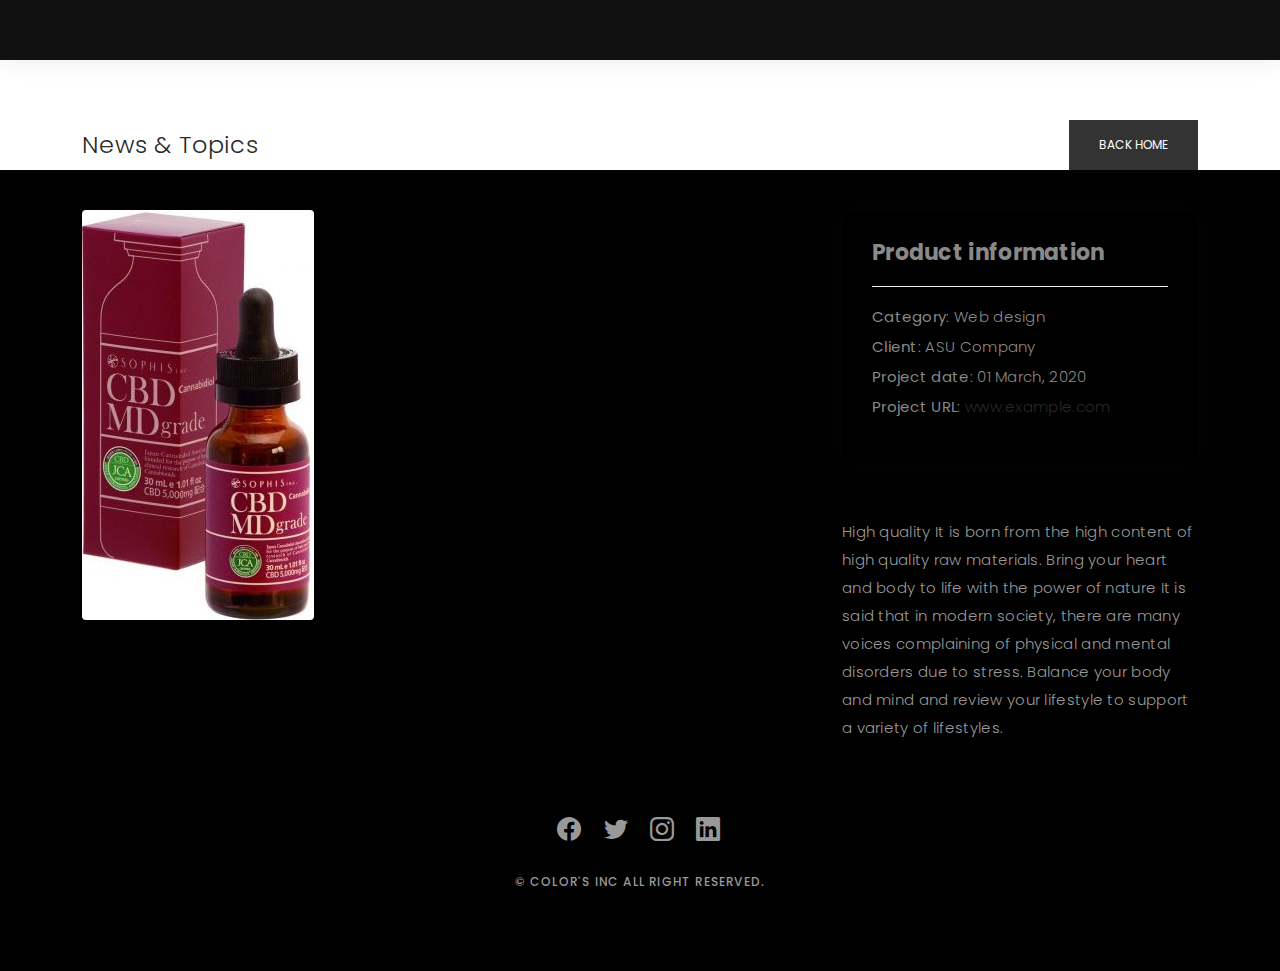
==== portfolio-details.html @ dcedfd35 "first commit" ====
<!DOCTYPE html>
<html lang="en">

<head>
  <meta charset="utf-8">
  <meta content="width=device-width, initial-scale=1.0" name="viewport">

  <title>news</title>
  <meta content="" name="description">
  <meta content="" name="keywords">

  <!-- Favicons -->
  <link href="assets/img/colors-logo-lo.png" rel="icon">
  <link href="assets/img/apple-touch-icon.png" rel="apple-touch-icon">

  <!-- Google Fonts -->
  <link href="https://fonts.googleapis.com/css?family=Poppins:300,300i,400,400i,500,500i,600,600i,700,700i|Playfair+Display:400,400i,500,500i,600,600i,700,700i,900,900i" rel="stylesheet">

  <!-- Vendor CSS Files -->
  <link href="assets/vendor/bootstrap/css/bootstrap.min.css" rel="stylesheet">
  <link href="assets/vendor/bootstrap-icons/bootstrap-icons.css" rel="stylesheet">
  <link href="assets/vendor/boxicons/css/boxicons.min.css" rel="stylesheet">
  <link href="assets/vendor/glightbox/css/glightbox.min.css" rel="stylesheet">
  <link href="assets/vendor/swiper/swiper-bundle.min.css" rel="stylesheet">

  <!-- Template Main CSS File -->
  <link href="assets/css/style.css" rel="stylesheet">

  <!-- =======================================================
  * Template Name: Folio - v4.3.0
  * Template URL: https://bootstrapmade.com/folio-bootstrap-portfolio-template/
  * Author: BootstrapMade.com
  * License: https://bootstrapmade.com/license/
  ======================================================== -->
</head>

<body>

  <!-- ======= Header ======= -->
  <header id="header" class="fixed-top header-inner-pages">
    <div class="container d-flex align-items-center justify-content-between">

      <a href="index.html" class="logo"><img src="https://colorsinc.jp/wp/wp-content/themes/colorstheme/images/colors-logo.png" alt="" class="img-fluid"" alt="" class="img-fluid"></a>
      <!-- Uncomment below if you prefer to use an text logo -->
      <!-- <h1 class="logo"><a href="index.html">Folio</a></h1> -->

     <!-- .navbar -->

    </div>
  </header><!-- End Header -->

  <main id="main">

    <!-- ======= Breadcrumbs Section ======= -->
    <section class="breadcrumbs">
      <div class="container">

        <div class="d-flex justify-content-between align-items-center">
          <h2>News & Topics</h2>
          
            
            <button type="button" class="btn btn-outline-danger" onclick= location.href='index.html'>Back Home</button>
          
        </div>

      </div>
    </section><!-- Breadcrumbs Section -->

    <!-- ======= Portfolio Details Section ======= -->
    <section id="portfolio-details" class="portfolio-details">
      <div class="container">

        <div class="row gy-4">

          <div class="col-lg-8">
            <img src="assets\img\product.jpg" class="rounded float-start" alt="...">

          </div>

          <div class="col-lg-4">
            <div class="portfolio-info">
              <h3>Product information</h3>
              <ul>
                <li><strong>Category</strong>: Web design</li>
                <li><strong>Client</strong>: ASU Company</li>
                <li><strong>Project date</strong>: 01 March, 2020</li>
                <li><strong>Project URL</strong>: <a href="#">www.example.com</a></li>
              </ul>
            </div>
            <div class="portfolio-description">
             
              <p>
                High quality
It is born from the high content of high quality raw materials.
Bring your heart and body to life with the power of nature
It is said that in modern society, there are many voices complaining of physical and mental disorders due to stress.
Balance your body and mind and review your lifestyle to support a variety of lifestyles.
              </p>
            </div>
          </div>

        </div>

      </div>
    </section><!-- End Portfolio Details Section -->

  </main><!-- End #main -->

  <!-- ======= Footer ======= -->
  <div id="footer" class="text-center">
    <div class="container">
      <div class="socials-media text-center">

        <ul class="list-unstyled">
          <li><a href="#"><i class="bi bi-facebook"></i></a></li>
          <li><a href="#"><i class="bi bi-twitter"></i></a></li>
          <li><a href="#"><i class="bi bi-instagram"></i></a></li>
          <li><a href="#"><i class="bi bi-linkedin"></i></a></li>
        </ul>

      </div>

      <p>&copy; COLOR'S Inc All Right Reserved.</p>   

      <div class="credits">
        <!--
        All the links in the footer should remain intact.
        You can delete the links only if you purchased the pro version.
        Licensing information: https://bootstrapmade.com/license/
        Purchase the pro version with working PHP/AJAX contact form: https://bootstrapmade.com/buy/?theme=Folio
      -->
       
      </div>

    </div>
  </div><!-- End Footer -->

  <a href="#" class="back-to-top d-flex align-items-center justify-content-center"><i class="bi bi-arrow-up-short"></i></a>

  <!-- Vendor JS Files -->
  <script src="assets/vendor/bootstrap/js/bootstrap.bundle.min.js"></script>
  <script src="assets/vendor/glightbox/js/glightbox.min.js"></script>
  <script src="assets/vendor/isotope-layout/isotope.pkgd.min.js"></script>
  <script src="assets/vendor/php-email-form/validate.js"></script>
  <script src="assets/vendor/swiper/swiper-bundle.min.js"></script>
  <script src="assets/vendor/typed.js/typed.min.js"></script>

  <!-- Template Main JS File -->
  <script src="assets/js/main.js"></script>

</body>

</html>
---- assets/css/style.css ----
/**
* Template Name: Folio - v4.3.0
* Template URL: https://bootstrapmade.com/folio-bootstrap-portfolio-template/
* Author: BootstrapMade.com
* License: https://bootstrapmade.com/license/
*/

/*--------------------------------------------------------------
# General
--------------------------------------------------------------*/
body {
  background: #000000;
  color: #898989;
  font-family: 'Poppins', helvetica,'Gidole';
  font-size: 15px;
  font-weight: 300;
  line-height: 20px;
  letter-spacing: 0.02em;
  overflow-x: hidden;
  margin: 0 auto;
  padding: 0;
  box-sizing: border-box;
}

h1, h2, h3, h4, h5, h6 {
  margin: 0;
}

h2 {
  color: #292929;
  font-weight: 600;
}

h4 {
  color: #292929;
  font-size: 14px;
  font-weight: 600;
}

a {
  color: #292929;
  text-decoration: none !important;
  transition: all 0.5s ease-in-out 0s;
}

a:hover {
  transition: all 0.5s ease-in-out 0s;
}

p {
  margin: 25px 0;
  padding: 0;
  font-size: 15px;
  color: #999999;
  line-height: 28px;
}

::-moz-selection {
  background: #b8a07e;
  color: #fff;
}

::selection {
  background: #b8a07e;
  color: #fff;
}

.btn {
  background: #333;
  border: medium none;
  border-radius: 0;
  color: #fff;
  font-size: 12px;
  height: 50px;
  line-height: 50px;
  padding: 0 30px;
  text-transform: uppercase;
}

.btn:hover, .btn:focus {
  color: #fff;
}

.padDiv {
  padding: 30px 20px;
}

.section-title {
  margin-bottom: 70px;
}

.section-title h2 {
  font-size: 25px;
  letter-spacing: 2px;
  text-transform: uppercase;
}

.form-control {
  background-color: transparent;
  border: 1px solid #999;
  border-radius: 0;
  color: #999999;
  font-size: 12px;
  font-weight: 500;
  height: 50px;
  letter-spacing: 0.1em;
  padding-left: 10px;
  margin: 0 0 25px 0;
  line-height: 14px;
  text-transform: uppercase;
}

.form-control:focus {
  box-shadow: none;
  outline: 0 none;
}

.paddsection {
  padding-top: 90px;
  padding-bottom: 90px;
}

.paddsections {
  padding-top: 90px;
  padding-bottom: 90px !important;
}

.hvr-shutter-in-horizontal::before {
  background: #333;
}

.hvr-shutter-in-horizontal:hover {
  background: #b8a07e;
}

.mb-30 {
  margin-bottom: 30px;
}

.main-content {
  padding-top: 140px;
}

/*--------------------------------------------------------------
# Back to top button
--------------------------------------------------------------*/
.back-to-top {
  position: fixed;
  visibility: hidden;
  opacity: 0;
  right: 15px;
  bottom: 15px;
  z-index: 996;
  background: #000000;
  width: 40px;
  height: 40px;
  border-radius: 4px;
  transition: all 0.4s;
}

.back-to-top i {
  font-size: 28px;
  color: #fff;
  line-height: 0;
}

.back-to-top:hover {
  background: #c6b398;
  color: #fff;
}

.back-to-top.active {
  visibility: visible;
  opacity: 1;
}

/*--------------------------------------------------------------
# Header
--------------------------------------------------------------*/
#header {
  transition: all 0.5s;
  z-index: 997;
  padding: 15px 0;
  background-color: #111;
  top: -100%;
  box-shadow: 0px 2px 25px rgba(0, 0, 0, 0.08);
}

#header.header-scrolled, #header.header-inner-pages {
  top: 0;
}

#header .logo {
  font-size: 30px;
  margin: 0;
  padding: 0;
  line-height: 1;
  font-weight: 600;
  letter-spacing: 1px;
  font-family: "Playfair Display", sans-serif;
  font-style: italic;
}

#header .logo a {
  color: #898989;
}

#header .logo img {
  max-height: 40px;
}

@media (max-width: 992px) {
  #header {
    border: 0;
  }
}

/*--------------------------------------------------------------
# Navigation Menu
--------------------------------------------------------------*/
/**
* Desktop Navigation 
*/
.navbar {
  padding: 0;
}

.navbar ul {
  margin: 0;
  padding: 0;
  display: flex;
  list-style: none;
  align-items: center;
}

.navbar li {
  position: relative;
}

.navbar a, .navbar a:focus {
  display: flex;
  align-items: center;
  justify-content: space-between;
  padding: 10px 0 10px 30px;
  font-family: "Poppins", sans-serif;
  font-size: 14px;
  font-weight: 500;
  color: #7e7d7d;
  white-space: nowrap;
  transition: 0.3s;
}

.navbar a i, .navbar a:focus i {
  font-size: 12px;
  line-height: 0;
  margin-left: 5px;
}

.navbar a:hover, .navbar .active, .navbar .active:focus, .navbar li:hover > a {
  color: #b8a07e;
}

.navbar .dropdown ul {
  display: block;
  position: absolute;
  left: 30px;
  top: calc(100% + 30px);
  margin: 0;
  padding: 10px 0;
  z-index: 99;
  opacity: 0;
  visibility: hidden;
  background: #fff;
  box-shadow: 0px 0px 30px rgba(127, 137, 161, 0.25);
  transition: 0.3s;
}

.navbar .dropdown ul li {
  min-width: 200px;
}

.navbar .dropdown ul a {
  padding: 10px 20px;
  font-weight: 400;
}

.navbar .dropdown ul a i {
  font-size: 12px;
}

.navbar .dropdown ul a:hover, .navbar .dropdown ul .active:hover, .navbar .dropdown ul li:hover > a {
  color: #b8a07e;
}

.navbar .dropdown:hover > ul {
  opacity: 1;
  top: 100%;
  visibility: visible;
}

.navbar .dropdown .dropdown ul {
  top: 0;
  left: calc(100% - 30px);
  visibility: hidden;
}

.navbar .dropdown .dropdown:hover > ul {
  opacity: 1;
  top: 0;
  left: 100%;
  visibility: visible;
}

@media (max-width: 1366px) {
  .navbar .dropdown .dropdown ul {
    left: -90%;
  }
  .navbar .dropdown .dropdown:hover > ul {
    left: -100%;
  }
}

/**
* Mobile Navigation 
*/
.mobile-nav-toggle {
  color: #4b4a4a;
  font-size: 28px;
  cursor: pointer;
  display: none;
  line-height: 0;
  transition: 0.5s;
}

.mobile-nav-toggle.bi-x {
  color: #fff;
}

@media (max-width: 991px) {
  .mobile-nav-toggle {
    display: block;
  }
  .navbar ul {
    display: none;
  }
}

.navbar-mobile {
  position: fixed;
  overflow: hidden;
  top: 0;
  right: 0;
  left: 0;
  bottom: 0;
  background: rgba(49, 49, 49, 0.9);
  transition: 0.3s;
}

.navbar-mobile .mobile-nav-toggle {
  position: absolute;
  top: 15px;
  right: 15px;
}

.navbar-mobile ul {
  display: block;
  position: absolute;
  top: 55px;
  right: 15px;
  bottom: 15px;
  left: 15px;
  padding: 10px 0;
  border-radius: 10px;
  background-color: #fff;
  overflow-y: auto;
  transition: 0.3s;
}

.navbar-mobile a {
  padding: 10px 20px;
  font-size: 15px;
  color: #4b4a4a;
}

.navbar-mobile a:hover, .navbar-mobile .active, .navbar-mobile li:hover > a {
  color: #b8a07e;
}

.navbar-mobile .getstarted {
  margin: 15px;
}

.navbar-mobile .dropdown ul {
  position: static;
  display: none;
  margin: 10px 20px;
  padding: 10px 0;
  z-index: 99;
  opacity: 1;
  visibility: visible;
  background: #fff;
  box-shadow: 0px 0px 30px rgba(127, 137, 161, 0.25);
}

.navbar-mobile .dropdown ul li {
  min-width: 200px;
}

.navbar-mobile .dropdown ul a {
  padding: 10px 20px;
}

.navbar-mobile .dropdown ul a i {
  font-size: 12px;
}

.navbar-mobile .dropdown ul a:hover, .navbar-mobile .dropdown ul .active:hover, .navbar-mobile .dropdown ul li:hover > a {
  color: #b8a07e;
}

.navbar-mobile .dropdown > .dropdown-active {
  display: block;
}

/*--------------------------------------------------------------
# Hero
--------------------------------------------------------------*/
#hero {
  background: url("../img/background.png"),#000000 repeat scroll center center/cover;
  height: 100vh;
  width: 100%;
}

#hero .hero-content {
  height: 100vh;
  text-align: left;
  width: 100%;
  display: flex;
  justify-content: center;
  flex-direction: column;
}

.hero-content h1 {
  font-size: 40px;
  font-weight: 700;
  margin-bottom: 10px;
  text-transform: uppercase;
  color: black;
}

.hero-content p {
  font-size: 13px;
  letter-spacing: 3px;
  margin-top: 0;
  margin-bottom: 30px;
  text-transform: capitalize;
  color: black;
  font-weight: 500;
}

.hero-content .list-social li {
  float: left;
  margin-right: 20px;
}

.hero-content .list-social li i {
  color: black;
  font-size: 15px;
}

/*--------------------------------------------------------------
# Breadcrumbs
--------------------------------------------------------------*/
.breadcrumbs {
  padding: 120px 0 0 0;
  background-color: white;
  min-height: 40px;
}

@media (max-width: 992px) {
  .breadcrumbs {
    padding-top: 100px;
  }
}

.breadcrumbs h2 {
  font-size: 24px;
  font-weight: 300;
  margin: 0;
}

@media (max-width: 992px) {
  .breadcrumbs h2 {
    margin: 0 0 10px 0;
  }
}

.breadcrumbs ol {
  display: flex;
  flex-wrap: wrap;
  list-style: none;
  padding: 0;
  margin: 0;
  font-size: 14px;
}

.breadcrumbs ol li + li {
  padding-left: 10px;
}

.breadcrumbs ol li + li::before {
  display: inline-block;
  padding-right: 10px;
  color: #6c757d;
  content: "/";
}

@media (max-width: 768px) {
  .breadcrumbs .d-flex {
    display: block !important;
  }
  .breadcrumbs ol {
    display: block;
  }
  .breadcrumbs ol li {
    display: inline-block;
  }
}

/*-----------------------------------------------------------------------------------*/
/*  About
/*-----------------------------------------------------------------------------------*/
#about {
  width: 100%;
  height: auto;
  background: #000000;
  padding-top: 120px;
}

#about .div-img-bg {
  padding-bottom: 30px;
  border-radius: 8px;
  border: 20px solid #000000;
}
#about .div-img-bg .about-img img {
  width: 100%;
  box-shadow: 0px 0px 85px 0px rgba(0, 0, 0, 0.14);
  margin-top: -60px;
  margin-left: 40px;
  height: 400px;
  -o-object-fit: cover;
  object-fit: cover;
}

#about .about-descr .p-heading {
  font-family: 'Playfair Display', serif;
  font-size: 28px;
  text-align: left;
}

#about .about-descr .separator {
  max-width: 80%;
  margin-bottom: 0;
  text-align: left;
}

/*--------------------------------------------------------------
# Services
--------------------------------------------------------------*/
#services {
  background: #000000;
  position: relative;
  padding-bottom: 80px;
}

.services-block span {
  margin: 10px 0;
  position: relative;
  font-size: 13px;
  color: #292929;
  letter-spacing: 0.1em;
  font-weight: 500;
  text-transform: uppercase;
  display: block;
}

.services-block .separator {
  margin: 0;
  font-size: 13px;
  line-height: 22px;
}

.services-block i {
  font-size: 44px;
  color: #b8a07e;
  line-height: 44px;
}

.services-slider .swiper-pagination {
  margin-top: 30px;
  position: relative;
}

.services-slider .swiper-pagination .swiper-pagination-bullet {
  width: 12px;
  height: 12px;
  background-color: #fff;
  opacity: 1;
  border: 1px solid #b8a07e;
}

.services-slider .swiper-pagination .swiper-pagination-bullet-active {
  background-color: #b8a07e;
}

/*--------------------------------------------------------------
# Portfolio
--------------------------------------------------------------*/
#portfolio {
  position: relative;
  padding-bottom: 50px;
}

#portfolio #portfolio-flters {
  padding: 0;
  margin: 0 auto 35px auto;
  list-style: none;
  text-align: center;
  border-radius: 50px;
  padding: 2px 15px;
}

#portfolio #portfolio-flters li {
  cursor: pointer;
  display: inline-block;
  padding: 10px 15px 8px 15px;
  font-size: 14px;
  font-weight: 600;
  line-height: 1;
  text-transform: uppercase;
  color: #999999;
  margin-bottom: 5px;
  transition: all 0.3s ease-in-out;
}

#portfolio #portfolio-flters li:hover, #portfolio #portfolio-flters li.filter-active {
  color: #b8a07e;
}

#portfolio #portfolio-flters li:last-child {
  margin-right: 0;
}

#portfolio .portfolio-item {
  margin-bottom: 30px;
}

#portfolio .portfolio-item .portfolio-info {
  opacity: 0;
  position: absolute;
  left: 30px;
  right: 30px;
  bottom: 0;
  z-index: 3;
  transition: all ease-in-out 0.3s;
  background: rgba(255, 255, 255, 0.9);
  padding: 15px;
}

#portfolio .portfolio-item .portfolio-info h4 {
  font-size: 18px;
  color: #666;
  font-weight: 600;
  margin-bottom: 10px;
}

#portfolio .portfolio-item .portfolio-info p {
  color: #999;
  font-size: 14px;
  margin: 0;
  padding: 0;
}

#portfolio .portfolio-item .portfolio-info .preview-link, #portfolio .portfolio-item .portfolio-info .details-link {
  position: absolute;
  right: 40px;
  font-size: 24px;
  top: calc(50% - 18px);
  color: #b8a07e;
}

#portfolio .portfolio-item .portfolio-info .preview-link:hover, #portfolio .portfolio-item .portfolio-info .details-link:hover {
  color: #cab89f;
}

#portfolio .portfolio-item .portfolio-info .details-link {
  right: 10px;
}

#portfolio .portfolio-item:hover .portfolio-info {
  opacity: 1;
  bottom: 20px;
}

/*--------------------------------------------------------------
# Portfolio Details
--------------------------------------------------------------*/
.portfolio-details {
  padding-top: 40px;
}

.portfolio-details .portfolio-details-slider img {
  width: 100%;
}

.portfolio-details .portfolio-details-slider .swiper-pagination {
  margin-top: 20px;
  position: relative;
}

.portfolio-details .portfolio-details-slider .swiper-pagination .swiper-pagination-bullet {
  width: 12px;
  height: 12px;
  background-color: #fff;
  opacity: 1;
  border: 1px solid #b8a07e;
}

.portfolio-details .portfolio-details-slider .swiper-pagination .swiper-pagination-bullet-active {
  background-color: #b8a07e;
}

.portfolio-details .portfolio-info {
  padding: 30px;
  box-shadow: 0px 0 30px rgba(75, 74, 74, 0.08);
}

.portfolio-details .portfolio-info h3 {
  font-size: 22px;
  font-weight: 700;
  margin-bottom: 20px;
  padding-bottom: 20px;
  border-bottom: 1px solid #eee;
}

.portfolio-details .portfolio-info ul {
  list-style: none;
  padding: 0;
  font-size: 15px;
}

.portfolio-details .portfolio-info ul li + li {
  margin-top: 10px;
}

.portfolio-details .portfolio-description {
  padding-top: 30px;
}

.portfolio-details .portfolio-description h2 {
  font-size: 26px;
  font-weight: 700;
  margin-bottom: 20px;
}

.portfolio-details .portfolio-description p {
  padding: 0;
}

/*--------------------------------------------------------------
# Journal
--------------------------------------------------------------*/
#journal, #journal-blog {
  height: auto;
  width: 100%;
  background: #f7f7f7;
  padding-bottom: 60px;
  position: relative;
}

#journal-blog {
  background: #fff;
  padding-bottom: 30px;
}

#journal .journal-block {
  display: inline-block;
  height: auto;
  width: 100%;
}

#journal .journal-block .journal-info {
  position: relative;
}

.journal-block .journal-info img {
  max-width: 100%;
}

.journal-block .journal-info .journal-txt {
  padding: 25px 0px;
  position: relative;
}

.journal-block .journal-info .journal-txt h4 a {
  display: block;
  font-size: 19px;
  line-height: 24px;
  margin: 0 0 13px 0;
  font-weight: 500;
  color: #292929;
  transition: all 0.5s ease-in-out 0s;
}

.journal-block .journal-info .journal-txt h4 a:hover {
  color: #b8a07e;
  transition: all 0.5s ease-in-out 0s;
}

.journal-block .journal-info .journal-txt p {
  margin: 0;
  font-size: 14px;
  line-height: 24px;
}

/*--------------------------------------------------------------
# Journal
--------------------------------------------------------------*/
#contact {
  height: auto;
  width: 100%;
}

.contact-details {
  list-style: none;
  margin: 0;
  padding: 0;
}

.contact-details li {
  padding-bottom: 10px;
}

#contact input, #contact textarea {
  width: 100%;
  margin-bottom: 5px;
}

#contact textarea {
  min-height: 160px;
}

.php-email-form .error-message {
  display: none;
  color: #fff;
  background: #ed3c0d;
  text-align: left;
  padding: 15px;
  margin-bottom: 15px;
  font-weight: 600;
}

.php-email-form .error-message br + br {
  margin-top: 25px;
}

.php-email-form .sent-message {
  display: none;
  color: #fff;
  background: #18d26e;
  text-align: center;
  padding: 15px;
  font-weight: 600;
  margin-bottom: 15px;
}

.php-email-form .loading {
  display: none;
  background: #fff;
  text-align: center;
  padding: 15px;
  margin-bottom: 15px;
}

.php-email-form .loading:before {
  content: "";
  display: inline-block;
  border-radius: 50%;
  width: 24px;
  height: 24px;
  margin: 0 10px -6px 0;
  border: 3px solid #18d26e;
  border-top-color: #eee;
  -webkit-animation: animate-loading 1s linear infinite;
  animation: animate-loading 1s linear infinite;
}

@-webkit-keyframes animate-loading {
  0% {
    transform: rotate(0deg);
  }
  100% {
    transform: rotate(360deg);
  }
}

@keyframes animate-loading {
  0% {
    transform: rotate(0deg);
  }
  100% {
    transform: rotate(360deg);
  }
}

/*--------------------------------------------------------------
# Blog
--------------------------------------------------------------*/
/*  Navbar fixd page */
.subpage-nav {
  display: block !important;
}

/*-----------------------------------------------------------------------------------*/
/*  /* Single page */
/*-----------------------------------------------------------------------------------*/
#journal-blog {
  padding-top: 140px;
}

/* main content */
.main-content {
  background: #f7f7f7;
}

.main-content .container-main {
  display: inline-block;
  width: 100%;
}

.main-content .container-main .block-main {
  margin-bottom: 30px;
  overflow: hidden;
}

.container-main .block-main .content-main {
  background: #fff none repeat scroll 0 0;
  display: inline-block;
  width: 100%;
}

.journal-txt h4 a {
  display: block;
  font-size: 19px;
  line-height: 24px;
  margin: 0 0 13px 0;
  font-weight: 500;
  color: #292929;
  transition: all 0.5s ease-in-out 0s;
}

.journal-txt h4 a:hover {
  color: #b8a07e;
  transition: all 0.5s ease-in-out 0s;
}

.post-meta ul li {
  font-size: 12px;
  font-weight: normal;
  margin-left: 8px;
  margin-right: 8px;
  text-transform: capitalize;
  display: inline-block;
  float: none;
}

.content-main .post-meta a {
  color: #a2a2a2;
  margin-left: 5px;
}

/* Commonts */
.comments {
  background: #fff;
}

.entry-comments h6 {
  margin-right: 10px;
  font-size: 13px;
  letter-spacing: 0.1em;
  font-weight: 500;
}

.entry-comments-item {
  margin-top: 40px;
  padding-bottom: 40px;
  border-bottom: 1px solid #f2f2f2;
}

.entry-comments-avatar {
  position: absolute;
  display: block;
  border-radius: 50%;
  width: 60px;
  height: 60px;
}

.entry-comments-body {
  padding-left: 86px;
}

.entry-comments-author {
  margin-right: 10px;
  font-size: 13px;
  color: #292929;
  letter-spacing: 0.1em;
  font-weight: 500;
}

.rep {
  font-size: 13px;
  color: #292929;
  letter-spacing: 0.1em;
  font-weight: 500;
  text-transform: capitalize;
}

.entry-comments span a {
  font-size: 13px;
  color: #999;
}

.entry-comments-reply {
  padding-left: 10%;
}

/* Commonts form */
.cmt {
  background: #fff;
}

blockquote {
  padding: 40px;
  background-color: #f2f2f2;
  margin: 30px 0;
  border: none;
  border-left: 4px solid #b8a07e;
}

/*--------------------------------------------------------------
# Footer
--------------------------------------------------------------*/
#footer {
  background: #000000;
  padding-top: 50px;
  padding-bottom: 50px;
}

#footer .socials-media {
  width: 100%;
}

#footer .socials-media ul {
  display: inline-block;
  float: none;
  margin: 0 0 20px 0;
}

#footer .socials-media ul li {
  float: left;
  margin-left: 10px;
  margin-right: 10px;
}

#footer .socials-media ul li a {
  font-size: 24px;
  color: #999;
  letter-spacing: 0.1em;
  font-weight: 500;
  background: transparent;
  text-transform: uppercase;
  transition: all 0.5s ease-in-out 0s;
}

#footer .socials-media ul li a:hover {
  color: #b8a07e;
  transition: all 0.5s ease-in-out 0s;
}

#footer p {
  font-size: 12px;
  letter-spacing: 0.1em;
  font-weight: 500;
  margin-top: 0;
  text-transform: uppercase;
}

.credits {
  font-size: 13px;
}

/** Width between 1200x to 0
 *  ~~~~~~~~~~~~~~~~~~~~~~~~~~~~~~~~~~~~
 */
/** Width between 992px to 1199px
 *  ~~~~~~~~~~~~~~~~~~~~~~~~~~~~~~~~~~~~
 */
/** Width between 768px to 991px
 *  ~~~~~~~~~~~~~~~~~~~~~~~~~~~~~~~~~~~~
 */
@media (min-width: 768px) and (max-width: 991px) {
  /* Navbar */
  nav {
    padding: 10px 15px;
  }
  .nav-menu {
    margin-top: 40px;
    display: none;
    float: none;
    width: 100%;
  }
  .nav-menu li {
    float: none;
    width: 100%;
    text-align: center;
    border-top: 1px solid #f7f7f7;
    line-height: 45px;
    margin-left: 0;
    padding-top: 10px;
    padding-bottom: 10px;
  }
  .responsive {
    float: right;
    padding-top: 15px;
    display: block;
  }
  /* About */
  .head-info .header-content .cmaster h1 {
    font-size: 32px;
  }
  #about .div-img-bg {
    padding: 0;
  }
  #about .div-img-bg .about-img img {
    margin-top: 0%;
    margin-left: calc(0% - 0px);
  }
  #about .about-descr .p-heading {
    font-size: 20px;
  }
  #about .about-descr .separator {
    max-width: 100%;
    margin-bottom: 0;
  }
  /* portfolio */
  #portfolio .portfolio-list .nav li {
    float: none;
    margin: 20px;
    display: inline-block;
  }
  /* journal */
  #journal .journal-block .journal-info {
    margin-bottom: 30px;
  }
  /* Contact */
  .contact-contact {
    margin-bottom: 30px;
  }
  /* Footer */
  #footer .socials-media ul li {
    margin-right: 0;
    margin-left: 0;
    float: none;
    display: inline-block;
  }
}

/** Width between 767px to 0
 *  ~~~~~~~~~~~~~~~~~~~~~~~~~~~~~~~~~~~~
 */
@media (max-width: 767px) {
  /* Navbar */
  nav {
    padding: 20px 15px;
  }
  .nav-menu {
    margin-top: 40px;
    display: none;
    float: none;
    width: 100%;
  }
  .nav-menu li {
    float: none;
    width: 100%;
    text-align: center;
    border-top: 1px solid #f7f7f7;
    line-height: 45px;
    margin-left: 0;
    padding-top: 10px;
    padding-bottom: 10px;
  }
  .responsive {
    float: right;
    padding-top: 15px;
    display: block;
  }
  /* About */
  .head-info .header-content h1 {
    font-size: 32px;
  }
  #about .div-img-bg {
    padding: 0;
  }
  #about .div-img-bg .about-img img {
    margin-top: 0%;
    margin-left: calc(0% - 0px);
  }
  #about .about-descr .p-heading {
    font-size: 20px;
  }
  #about .about-descr .separator {
    max-width: 100%;
    margin-bottom: 0;
  }
  /* portfolio */
  #portfolio .portfolio-list .nav li {
    float: none;
    margin: 20px;
    display: inline-block;
  }
  /* journal */
  #journal .journal-block .journal-info {
    margin-bottom: 30px;
  }
  /* Contact */
  .contact-contact {
    margin-bottom: 30px;
  }
  /* Footer */
  #footer .socials-media ul li {
    margin-right: 0;
    margin-left: 0;
    float: none;
    display: inline-block;
  }
}

/** Width between 600px to 0
 *  ~~~~~~~~~~~~~~~~~~~~~~~~~~~~~~~~~~~~
 */
@media (max-width: 600px) {
  /* Navbar */
  nav {
    padding: 20px 15px;
  }
  .nav-menu {
    margin-top: 40px;
    display: none;
    float: none;
    width: 100%;
  }
  .nav-menu li {
    float: none;
    width: 100%;
    text-align: center;
    border-top: 1px solid #f7f7f7;
    line-height: 45px;
    margin-left: 0;
    padding-top: 10px;
    padding-bottom: 10px;
  }
  .responsive {
    float: right;
    padding-top: 15px;
    display: block;
  }
  /* About */
  .head-info .header-content h1 {
    font-size: 32px;
  }
  #about .div-img-bg {
    padding: 0;
  }
  #about .div-img-bg .about-img img {
    margin-top: 0%;
    margin-left: calc(0% - 0px);
  }
  #about .about-descr .p-heading {
    font-size: 20px;
  }
  #about .about-descr .separator {
    max-width: 100%;
    margin-bottom: 0;
  }
  /* portfolio */
  #portfolio .portfolio-list .nav li {
    float: none;
    margin: 10px;
    display: inline-block;
  }
  /* journal */
  #journal .journal-block .journal-info {
    margin-bottom: 30px;
  }
  /* Contact */
  .contact-contact {
    margin-bottom: 30px;
  }
  /* Footer */
  #footer .socials-media ul li {
    margin-right: 0;
    margin-left: 0;
    float: none;
    display: inline-block;
  }
}

/** Width between 480px to 0
 *  ~~~~~~~~~~~~~~~~~~~~~~~~~~~~~~~~~~~~
 */
@media (max-width: 480px) {
  /* Navbar */
  nav {
    padding: 20px 15px;
  }
  .nav-menu {
    margin-top: 40px;
    display: none;
    float: none;
    width: 100%;
  }
  .nav-menu li {
    float: none;
    width: 100%;
    text-align: center;
    border-top: 1px solid #f7f7f7;
    line-height: 45px;
    margin-left: 0;
    padding-top: 10px;
    padding-bottom: 10px;
  }
  .responsive {
    float: right;
    padding-top: 15px;
    display: block;
  }
  /* About */
  .head-info .header-content h1 {
    font-size: 32px;
  }
  #about .div-img-bg {
    padding: 0;
  }
  #about .div-img-bg .about-img img {
    margin-top: 0%;
    margin-left: calc(0% - 0px);
  }
  #about .about-descr .p-heading {
    font-size: 20px;
  }
  #about .about-descr .separator {
    max-width: 100%;
    margin-bottom: 0;
  }
  /* portfolio */
  #portfolio .portfolio-list .nav li {
    float: none;
    margin: 20px;
  }
  /* journal */
  #journal .journal-block .journal-info {
    margin-bottom: 30px;
  }
  /* Contact */
  .contact-contact {
    margin-bottom: 30px;
  }
  /* Footer */
  #footer .socials-media ul li {
    margin-right: 0;
    margin-left: 0;
    float: none;
    display: inline-block;
  }
}

/** Width between 320px to 0
 *  ~~~~~~~~~~~~~~~~~~~~~~~~~~~~~~~~~~~~
 */
@media (max-width: 320px) {
  /* Navbar */
  nav {
    padding: 20px 15px;
  }
  .nav-menu {
    margin-top: 40px;
    display: none;
    float: none;
    width: 100%;
  }
  .nav-menu li {
    float: none;
    width: 100%;
    text-align: center;
    border-top: 1px solid #f7f7f7;
    line-height: 45px;
    margin-left: 0;
    padding-top: 10px;
    padding-bottom: 10px;
  }
  .responsive {
    float: right;
    padding-top: 15px;
    display: block;
  }
  /* About */
  .head-info .header-content h1 {
    font-size: 32px;
  }
  #about .div-img-bg {
    padding: 0;
  }
  #about .div-img-bg .about-img img {
    margin-top: 0%;
    margin-left: calc(0% - 0px);
  }
  #about .about-descr .p-heading {
    font-size: 20px;
  }
  #about .about-descr .separator {
    max-width: 100%;
    margin-bottom: 0;
  }
  /* portfolio */
  #portfolio .portfolio-list .nav li {
    float: none;
    margin: 20px;
  }
  /* journal */
  #journal .journal-block .journal-info {
    margin-bottom: 30px;
  }
  /* Contact */
  .contact-contact {
    margin-bottom: 30px;
  }
  /* Footer */
  #footer .socials-media ul li {
    margin-right: 0;
    margin-left: 0;
    float: none;
    display: inline-block;
  }
  /* Single page */
  .entry-comments-body span {
    display: inline-block;
    margin-right: 0;
  }
}
.content{
  display:none;
}
.loader{
height: 100vh;
width: 100vw;
overflow:hidden;
background-color: #16191e;
position: absolute;
}
.loader>div{
  height: 100px;
  width: 100px;
  border:15px solid #45474b;
  border-top-color:#2a88e6;
  position: absolute;
  margin: auto;
  top: 0;
  bottom: 0;
  left: 0;
  right: 0;
  border-radius:50% ;
  animation: spin 1.5s infinite linear;
}

@keyframes spin{
  100%{
    transform: rotate(360deg);
  }
}
.carousel .carousel-item {
  height: 500px;
}

.carousel-item img {
    position: absolute;
    object-fit:cover;
    top: 0;
    left: 0;
    min-height:500px;
}
/*.carousel-caption h5 {
font-family:    Garamond;
font-size:      3em;
color:          red !important;
}
/* Description text */
/*
.carousel-caption p {
font-family:    Garamond;
font-size:      2em;
color:          blue !important;
}
*/
/*h2{
  position: relative;
  font-size: 3em;
  letter-spacing: 10px;
  color: black;
  text-transform: uppercase;
  width: 100%;
  text-align: center;
  -webkit-box-reflect: below 1px linear-gradiant(transparent,#0008);
  line-height: 0.70em;
  outline: none;
  animation: animate 5s linear infinite ;

}
@keyframes animate
{
  0%,18%,20%,50.1%,60%,65.1%,80%,90.1%,92%
  {
    color: #0e3742;
    text-shadow: none;
  }
  18.1%,20.1%,30%,50%,60.1%,65%,80.1%,90%,92.1%,100%
  {
    color:#fff;
    text-shadow: 0 0 10px #03bcf4,
    0 0 20px #03bcf4,
    0 0 40px #03bcf4,
    0 0 80px #03bcf4,
    0 0 160px #03bcf4;
    

  }






}*/
/*.btn-primary, .btn-primary:hover, .btn-primary:active, .btn-primary:visited {
  background-color: #ff0000 !important;
}*/
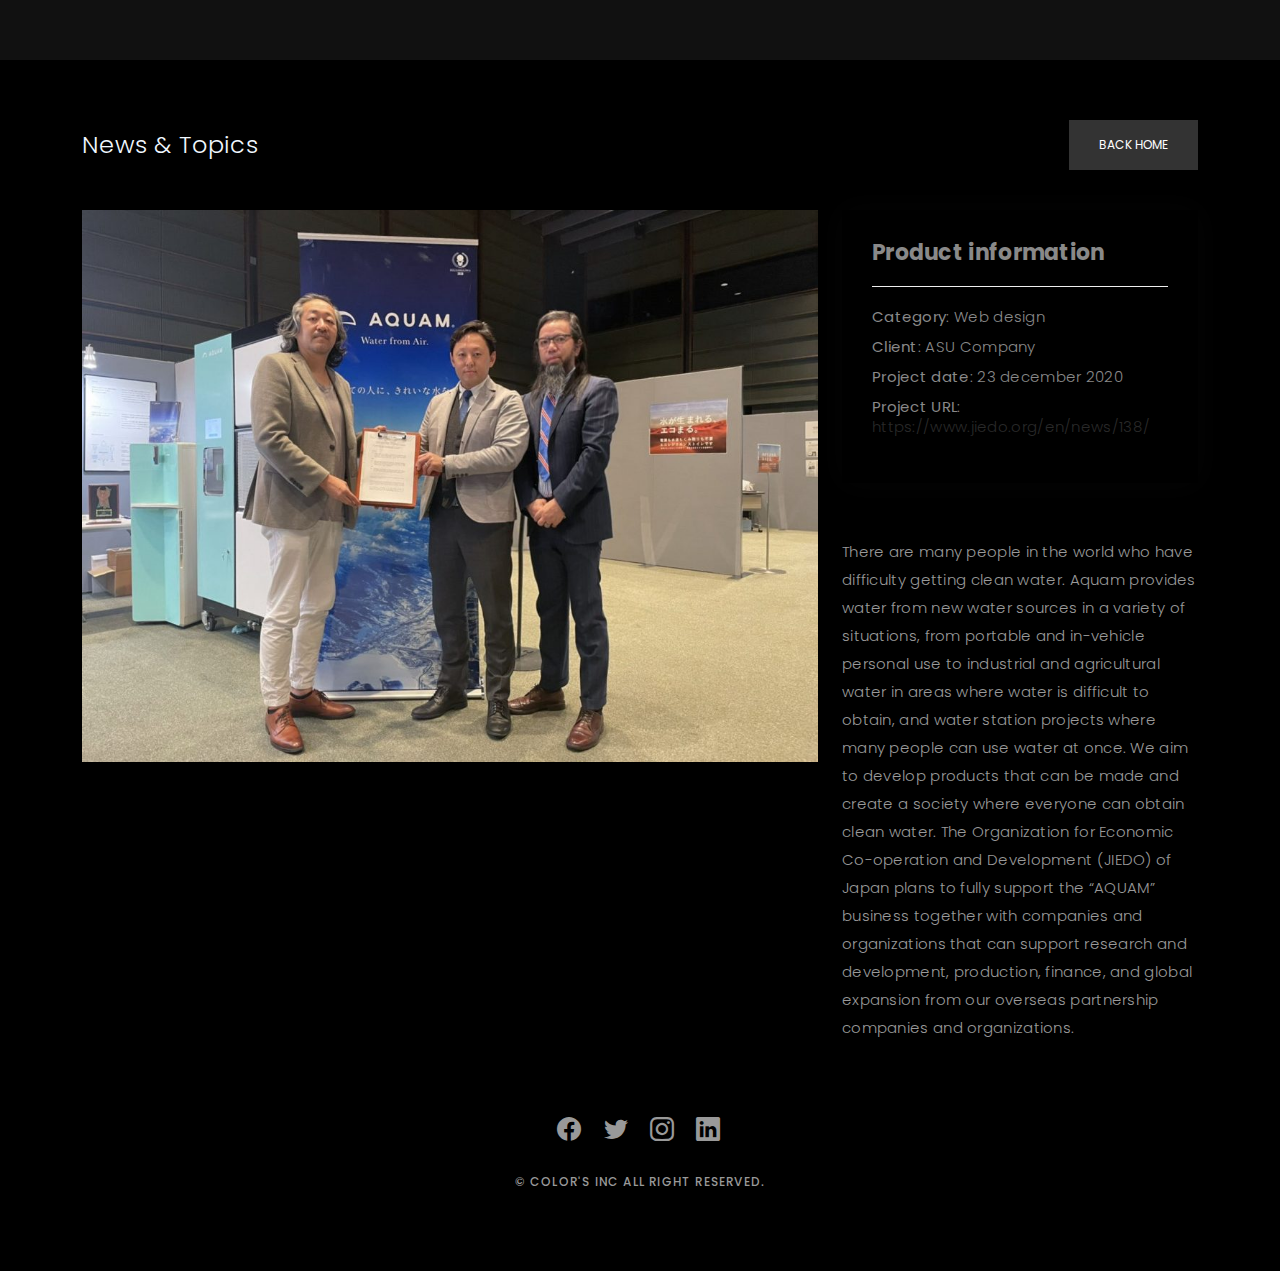
==== commit 3919c9a5: "last last" ====
--- a/portfolio-details.html
+++ b/portfolio-details.html
@@ -56,7 +56,7 @@
       <div class="container">
 
         <div class="d-flex justify-content-between align-items-center">
-          <h2>News & Topics</h2>
+          <h2 style="color: aliceblue;">News & Topics</h2>
           
             
             <button type="button" class="btn btn-outline-danger" onclick= location.href='index.html'>Back Home</button>
@@ -73,7 +73,7 @@
         <div class="row gy-4">
 
           <div class="col-lg-8">
-            <img src="assets\img\product.jpg" class="rounded float-start" alt="...">
+            <img src="assets\img\加藤伯欧-JIEDO-AQUAM-アクアム-1024x768.jpg" class="img-fluid"  class="rounded float-start" alt="...">
 
           </div>
 
@@ -83,18 +83,17 @@
               <ul>
                 <li><strong>Category</strong>: Web design</li>
                 <li><strong>Client</strong>: ASU Company</li>
-                <li><strong>Project date</strong>: 01 March, 2020</li>
-                <li><strong>Project URL</strong>: <a href="#">www.example.com</a></li>
+                <li><strong>Project date</strong>: 23 december 2020</li>
+                <li><strong>Project URL</strong>: <a href="#">https://www.jiedo.org/en/news/138/</a></li>
               </ul>
             </div>
             <div class="portfolio-description">
              
               <p>
-                High quality
-It is born from the high content of high quality raw materials.
-Bring your heart and body to life with the power of nature
-It is said that in modern society, there are many voices complaining of physical and mental disorders due to stress.
-Balance your body and mind and review your lifestyle to support a variety of lifestyles.
+                There are many people in the world who have difficulty getting clean water.
+                Aquam provides water from new water sources in a variety of situations, from portable and in-vehicle personal use to industrial and agricultural water in areas where water is difficult to obtain, and water station projects where many people can use water at once. We aim to develop products that can be made and create a society where everyone can obtain clean water.
+                
+                The Organization for Economic Co-operation and Development (JIEDO) of Japan plans to fully support the “AQUAM” business together with companies and organizations that can support research and development, production, finance, and global expansion from our overseas partnership companies and organizations.
               </p>
             </div>
           </div>
--- a/assets/css/style.css
+++ b/assets/css/style.css
@@ -1,13 +1,4 @@
-/**
-* Template Name: Folio - v4.3.0
-* Template URL: https://bootstrapmade.com/folio-bootstrap-portfolio-template/
-* Author: BootstrapMade.com
-* License: https://bootstrapmade.com/license/
-*/
-
-/*--------------------------------------------------------------
-# General
---------------------------------------------------------------*/
+
 body {
   background: #000000;
   color: #898989;
@@ -473,7 +464,7 @@
 --------------------------------------------------------------*/
 .breadcrumbs {
   padding: 120px 0 0 0;
-  background-color: white;
+  background-color: black;
   min-height: 40px;
 }
 
@@ -1553,6 +1544,200 @@
 /*.btn-primary, .btn-primary:hover, .btn-primary:active, .btn-primary:visited {
   background-color: #ff0000 !important;
 }*/
+.card {
+
+  background-color: rgba(0, 0, 0, 0.2);
+ 
+}
+
+  #right-panel-link {
+    position: absolute;
+    top: 0;
+    right: 0;
+  }
+  #myVideo {
+    width: 100%;
+    height: 600px;
+    object-fit: cover;
+    z-index: -100;
+}
+.ali {
+  background: #000;
+  font-family: Helvetica Neue, Helvetica, Arial, sans-serif;
+  font-size: 14px;
+  color: #000;
+  display: flex;
+  justify-content: center;
+  align-items: center;
+  min-height: 100vh;
+  background: #000;
+ 
+}
+
+.swiper-container {
+  width: 100%;
+  padding-top: 50px;
+  padding-bottom: 200px;
+}
+
+.swiper-slide {
+  background-position: center;
+  background-size: cover;
+  width: 300px;
+  height: 300px;
+  background: #000;
+  -webkit-box-reflect: below 1px linear-gradient(transparent,transparent,#0006);
+}
+.content {
+  position: relative;
+}
+#right-panel-link {
+  position: absolute;
+  top: 0;
+  right: 0;
+}
+.home .carousel-item{
+	min-height: 100vh;
+	background-position: center;
+	background-size: cover;
+	position: relative;
+	z-index: 1;
+}
+.home .carousel-item:before{
+	content: '';
+	position: absolute;
+	left:0;
+	top:0;
+	width: 100%;
+	height: 100%;
+	background-color: rgba(0,0,0,0.5);
+	z-index: -1;
+}
+.home .carousel-item .container{
+	position: absolute;
+	left: 50%;
+	top:50%;
+	transform: translate(-50%,-50%);
+	text-align: center;
+}
+.home .carousel-item h2{
+	font-size: 80px;
+	color: #ffffff;
+	margin:0 0 10px;
+	opacity: 0;
+}
+.home .carousel-item p{
+	font-size: 30px;
+	margin:0;
+	color: #eeeeee;
+	opacity:0;
+}
+.home .carousel-item.active h2{
+	animation: fadeInLeft 0.5s ease forwards;
+}
+.home .carousel-item.active p{
+	animation: fadeInRight 0.5s ease forwards;
+}
+
+@keyframes fadeInLeft{
+	0%{
+		opacity: 0;
+		transform: translateX(-30px);
+	}
+	100%{
+		opacity: 1;
+		transform: translateX(0px);
+	}
+}
+@keyframes fadeInRight{
+	0%{
+		opacity: 0;
+		transform: translateX(30px);
+	}
+	100%{
+		opacity: 1;
+		transform: translateX(0px);
+	}
+}
+
+.home .carousel-controls{
+	position: absolute;
+	left: 50%;
+	bottom: 40px;
+	z-index: 10;
+	transform: translateX(-50%);
+}
+
+.home .carousel-indicators{
+	position: relative;
+	margin:0;
+}
+
+.home .carousel-indicators li{
+	height: 70px;
+	width: 70px;
+	margin:0 5px;
+	border-radius: 50%;
+	background-position: center;
+	background-size: cover;
+	border:3px solid transparent;
+	transition: all 0.3s ease;
+}
+.home .carousel-indicators li.active{
+	border-color: #ffffff;
+	transform: scale(1.2);
+}
+
+.home .carousel-control-next, 
+.home .carousel-control-prev{
+	height: 60px;
+	width: 60px;
+	opacity: 1;
+	z-index: 3;
+	top: 50%;
+	transform: translateY(-50%);
+	border-radius: 50%;
+	transition: all 0.3s ease;
+}
+.home .carousel-control-next:hover, 
+.home .carousel-control-prev:hover{
+   box-shadow: 0 0 10px #ffffff;
+}
+.home .carousel-control-next img, 
+.home .carousel-control-prev img{
+   width: 30px;
+}
+.home .carousel-control-next{
+	right: -90px;
+}
+.home .carousel-control-prev{
+	left: -90px;
+}
+
+/*responsive*/
+@media(max-width: 767px){
+  .home .carousel-control-next, 
+  .home .carousel-control-prev{
+  	display: none;
+  }
+  .home .carousel-indicators li{
+  	height: 60px;
+  	width: 60px;
+  }
+  .home .carousel-item h2{
+  	font-size: 45px;
+  }
+  .home .carousel-item p{
+  	font-size: 22px;
+  }
+}
+
+
+
+
+
+
+
 
 
   
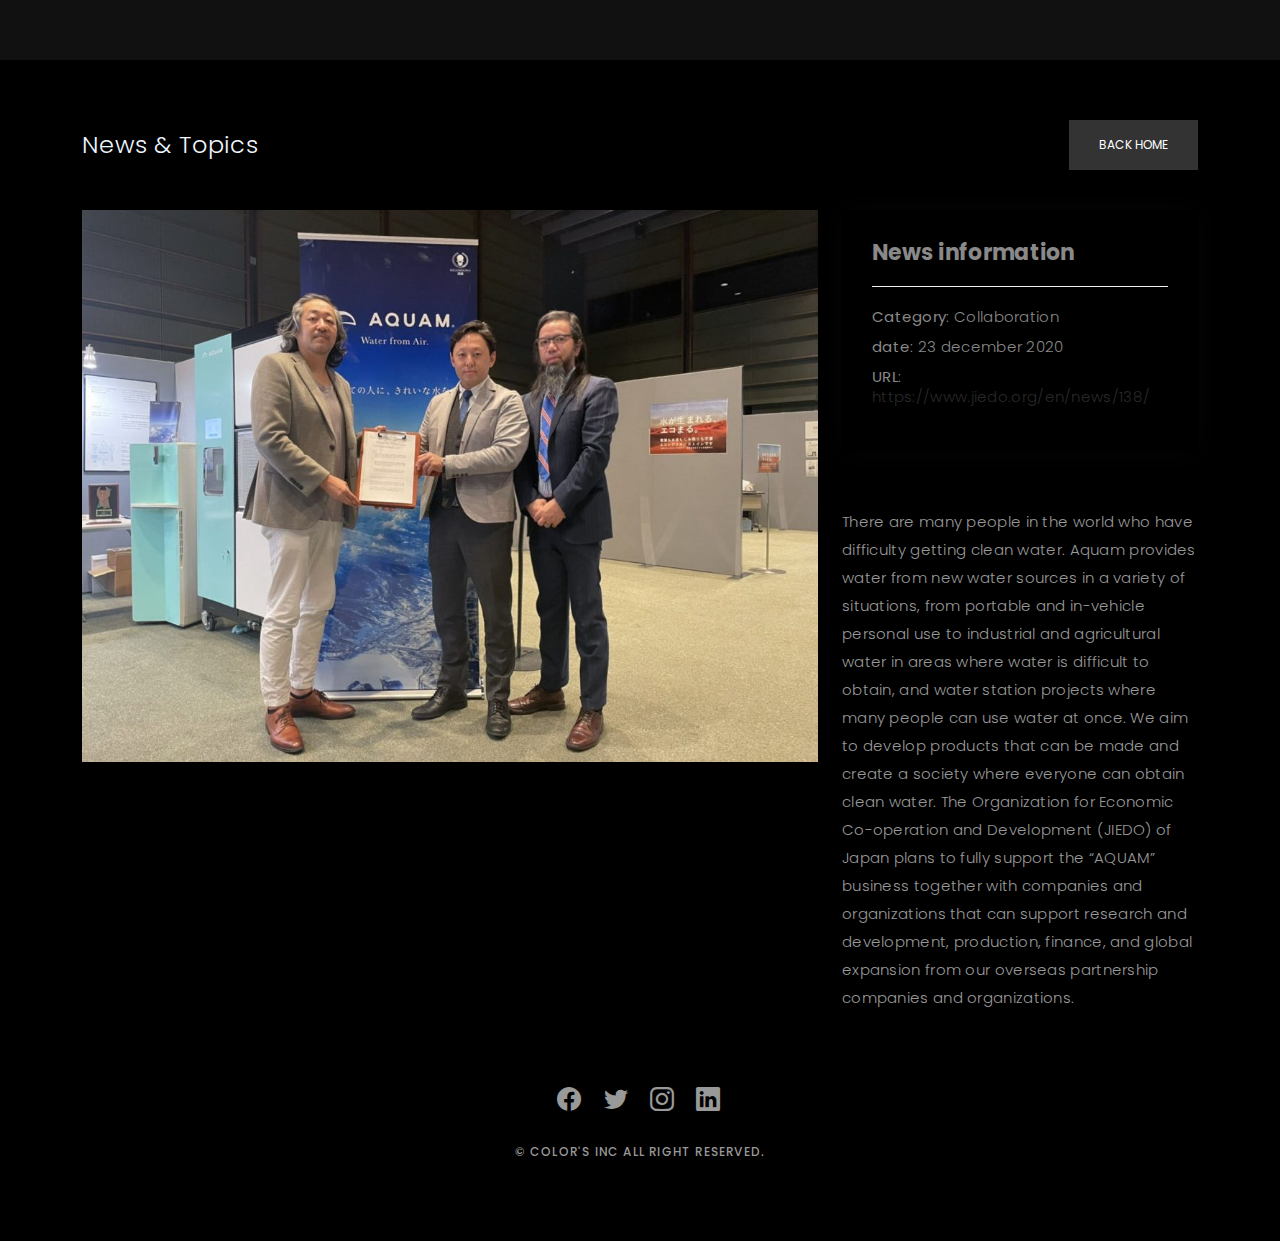
==== commit b483ecea: "last last last  modification" ====
--- a/portfolio-details.html
+++ b/portfolio-details.html
@@ -79,12 +79,12 @@
 
           <div class="col-lg-4">
             <div class="portfolio-info">
-              <h3>Product information</h3>
+              <h3>News information</h3>
               <ul>
-                <li><strong>Category</strong>: Web design</li>
-                <li><strong>Client</strong>: ASU Company</li>
-                <li><strong>Project date</strong>: 23 december 2020</li>
-                <li><strong>Project URL</strong>: <a href="#">https://www.jiedo.org/en/news/138/</a></li>
+                <li><strong>Category</strong>: Collaboration</li>
+               
+                <li><strong> date</strong>: 23 december 2020</li>
+                <li><strong> URL</strong>: <a href="#">https://www.jiedo.org/en/news/138/</a></li>
               </ul>
             </div>
             <div class="portfolio-description">
